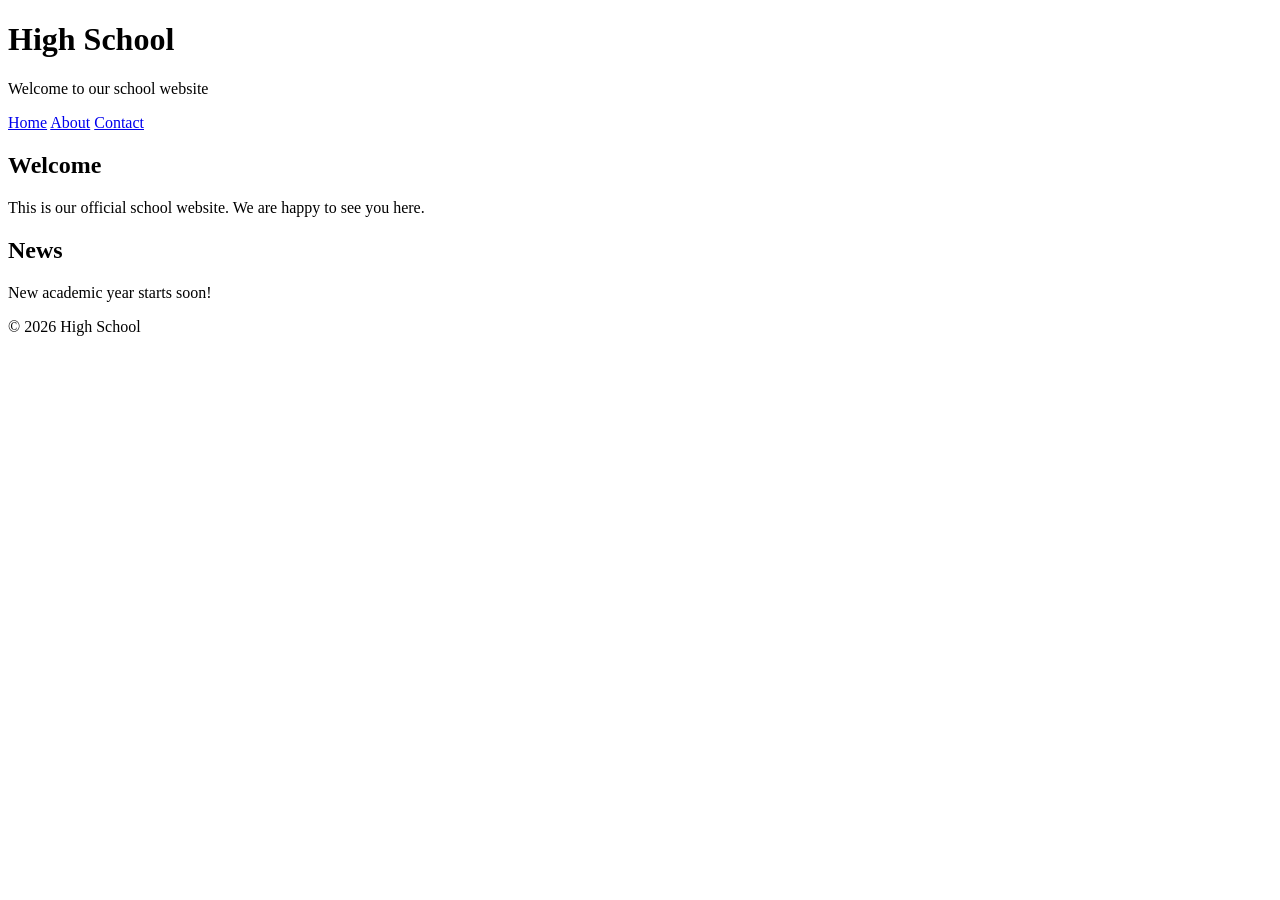
==== index.html @ 82a6ae5e "Create index.html" ====
<!DOCTYPE html>
<html>
<head>
  <title>High School Website</title>
  <link rel="stylesheet" href="style.css">
</head>

<body>

<header>
  <h1>High School</h1>
  <p>Welcome to our school website</p>
</header>

<nav>
  <a href="index.html">Home</a>
  <a href="about.html">About</a>
  <a href="contact.html">Contact</a>
</nav>

<section>
  <h2>Welcome</h2>
  <p>This is our official school website. We are happy to see you here.</p>
</section>

<section>
  <h2>News</h2>
  <p>New academic year starts soon!</p>
</section>

<footer>
  <p>© 2026 High School</p>
</footer>

</body>
</html>
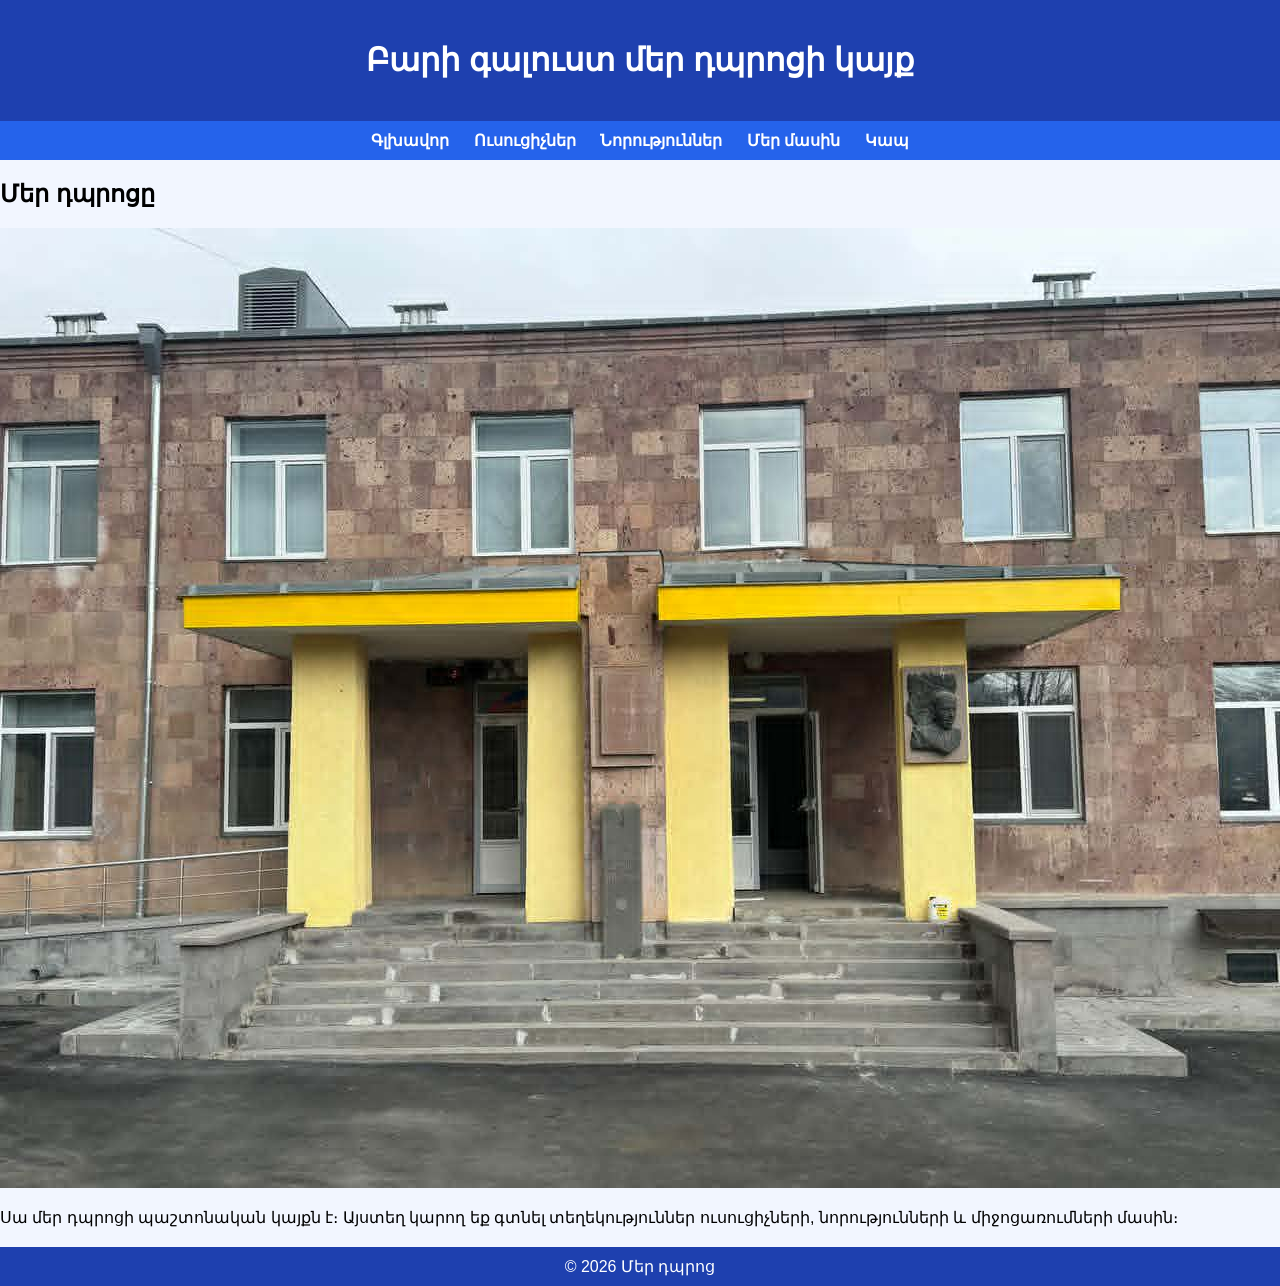
==== commit 3b2c8845: "Update index.html" ====
--- a/index.html
+++ b/index.html
@@ -1,35 +1,32 @@
 <!DOCTYPE html>
-<html>
+<html lang="hy">
 <head>
-  <title>High School Website</title>
-  <link rel="stylesheet" href="style.css">
+<meta charset="UTF-8">
+<title>Լոռու մարզի Լեռնապատի Ե․Դալլաքյանի անվան միջնակարգ դպրոց</title>
+<link rel="stylesheet" href="style.css">
 </head>
-
 <body>
 
 <header>
-  <h1>High School</h1>
-  <p>Welcome to our school website</p>
+    <h1>Բարի գալուստ մեր դպրոցի կայք</h1>
 </header>
 
 <nav>
-  <a href="index.html">Home</a>
-  <a href="about.html">About</a>
-  <a href="contact.html">Contact</a>
+    <a href="index.html">Գլխավոր</a>
+    <a href="teachers.html">Ուսուցիչներ</a>
+    <a href="news.html">Նորություններ</a>
+    <a href="about.html">Մեր մասին</a>
+    <a href="contact.html">Կապ</a>
 </nav>
 
-<section>
-  <h2>Welcome</h2>
-  <p>This is our official school website. We are happy to see you here.</p>
-</section>
-
-<section>
-  <h2>News</h2>
-  <p>New academic year starts soon!</p>
-</section>
+<div class="container">
+    <h2>Մեր դպրոցը</h2>
+    <img src="school.jpg" alt="Դպրոց">
+    <p>Սա մեր դպրոցի պաշտոնական կայքն է։ Այստեղ կարող եք գտնել տեղեկություններ ուսուցիչների, նորությունների և միջոցառումների մասին։</p>
+</div>
 
 <footer>
-  <p>© 2026 High School</p>
+    © 2026 Մեր դպրոց
 </footer>
 
 </body>
--- a/style.css
+++ b/style.css
@@ -0,0 +1,41 @@
+body {
+  font-family: Arial;
+  margin: 0;
+  background-color: #f2f6ff;
+}
+
+header {
+  background-color: #1e40af;
+  color: white;
+  text-align: center;
+  padding: 20px;
+}
+
+nav {
+  background-color: #2563eb;
+  text-align: center;
+  padding: 10px;
+}
+
+nav a {
+  color: white;
+  margin: 10px;
+  text-decoration: none;
+  font-weight: bold;
+}
+
+nav a:hover {
+  color: yellow;
+}
+
+section {
+  padding: 20px;
+}
+
+footer {
+  background-color: #1e40af;
+  color: white;
+  text-align: center;
+  padding: 10px;
+  margin-top: 20px;
+}
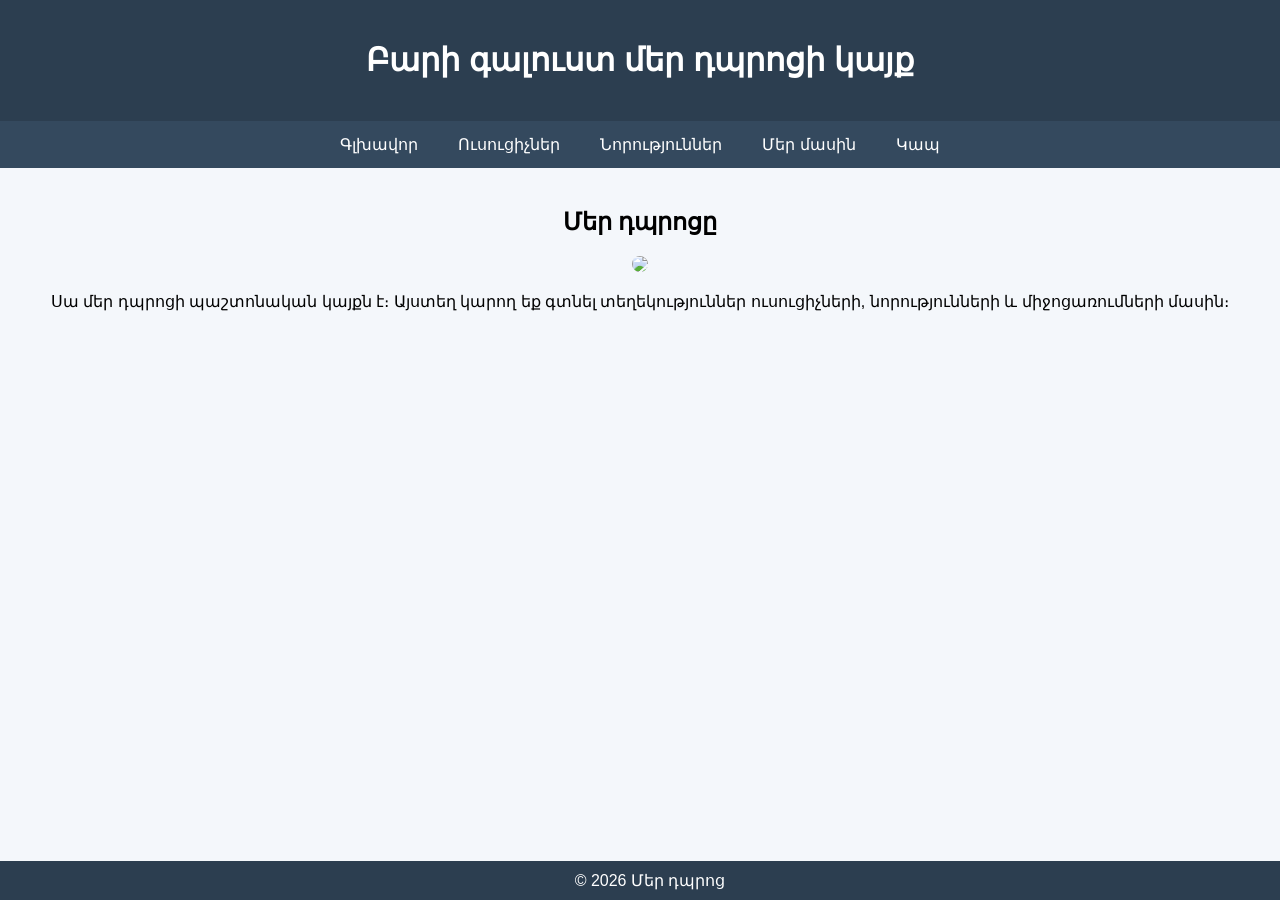
==== commit 90338131: "Update index.html" ====
--- a/index.html
+++ b/index.html
@@ -21,7 +21,7 @@
 
 <div class="container">
     <h2>Մեր դպրոցը</h2>
-    <img src="school.jpg" alt="Դպրոց">
+    <img src="image.jpg" class="main-img">
     <p>Սա մեր դպրոցի պաշտոնական կայքն է։ Այստեղ կարող եք գտնել տեղեկություններ ուսուցիչների, նորությունների և միջոցառումների մասին։</p>
 </div>
 
--- a/style.css
+++ b/style.css
@@ -1,41 +1,48 @@
 body {
-  font-family: Arial;
-  margin: 0;
-  background-color: #f2f6ff;
+    font-family: Arial, sans-serif;
+    margin: 0;
+    background: #f4f7fb;
 }
 
 header {
-  background-color: #1e40af;
-  color: white;
-  text-align: center;
-  padding: 20px;
+    background: #2c3e50;
+    color: white;
+    padding: 20px;
+    text-align: center;
 }
 
 nav {
-  background-color: #2563eb;
-  text-align: center;
-  padding: 10px;
+    background: #34495e;
+    display: flex;
+    justify-content: center;
 }
 
 nav a {
-  color: white;
-  margin: 10px;
-  text-decoration: none;
-  font-weight: bold;
+    color: white;
+    padding: 14px 20px;
+    text-decoration: none;
 }
 
 nav a:hover {
-  color: yellow;
+    background: #1abc9c;
 }
 
-section {
-  padding: 20px;
+.container {
+    padding: 20px;
+    text-align: center;
+}
+
+img {
+    width: 300px;
+    border-radius: 10px;
 }
 
 footer {
-  background-color: #1e40af;
-  color: white;
-  text-align: center;
-  padding: 10px;
-  margin-top: 20px;
+    background: #2c3e50;
+    color: white;
+    text-align: center;
+    padding: 10px;
+    position: fixed;
+    bottom: 0;
+    width: 100%;
 }
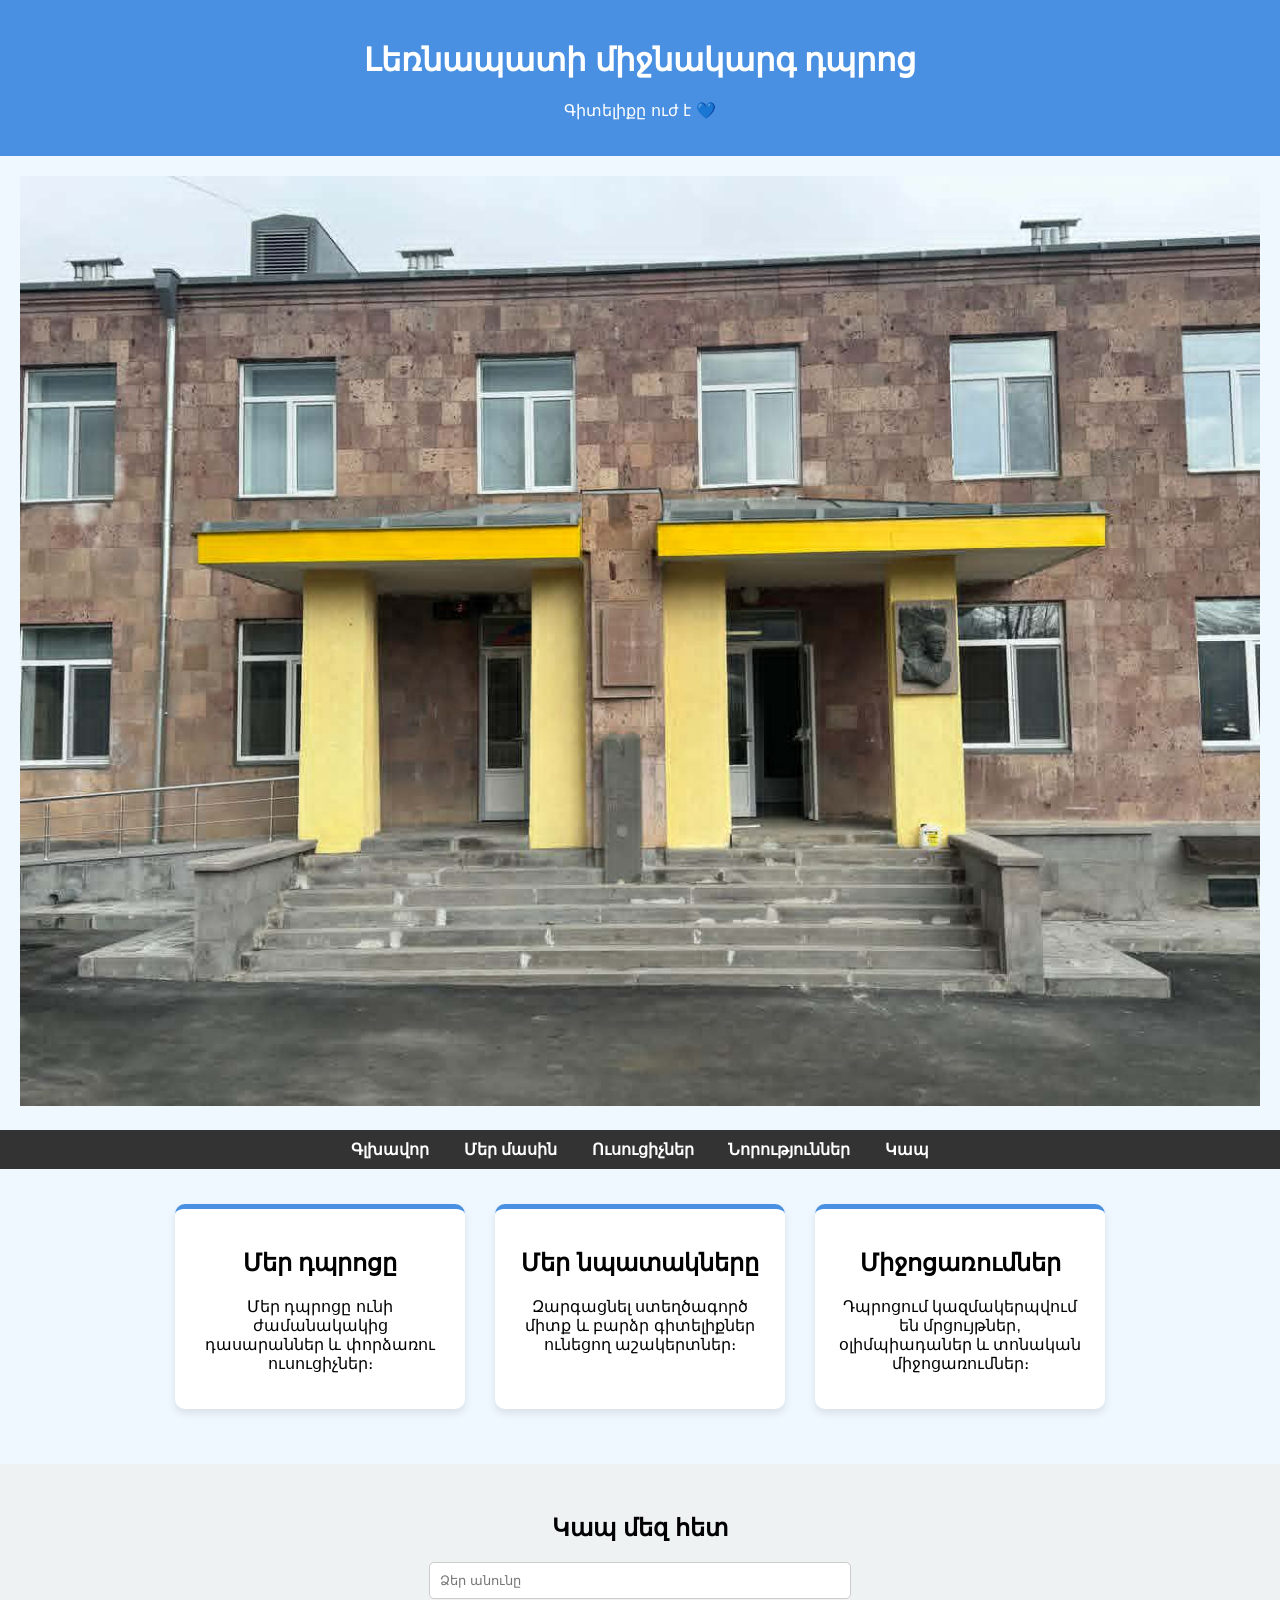
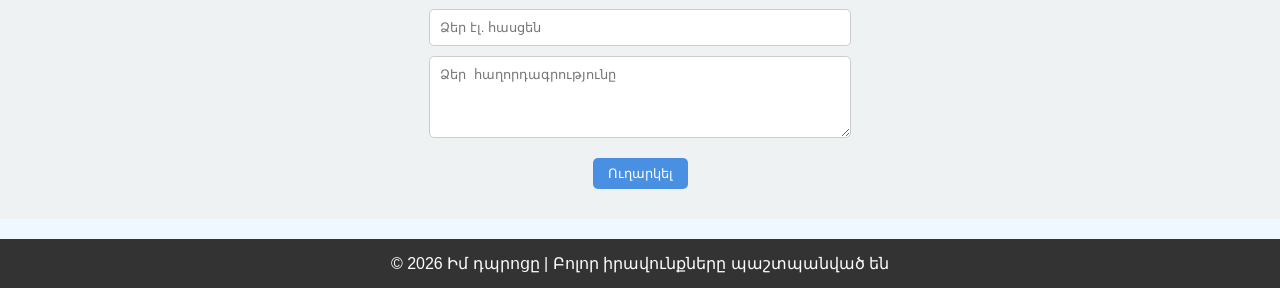
==== commit 45a705f8: "Update index.html" ====
--- a/index.html
+++ b/index.html
@@ -1,32 +1,98 @@
 <!DOCTYPE html>
 <html lang="hy">
 <head>
-<meta charset="UTF-8">
-<title>Լոռու մարզի Լեռնապատի Ե․Դալլաքյանի անվան միջնակարգ դպրոց</title>
-<link rel="stylesheet" href="style.css">
+    <meta charset="UTF-8">
+    <meta name="viewport" content="width=device-width, initial-scale=1.0">
+    <title>Իմ դպրոցը</title>
+    <style>
+        
+        body { font-family: sans-serif; background-color: #f0f8ff; margin: 0; padding: 0; text-align: center; }
+        header { background-color: #4a90e2; color: white; padding: 20px; }
+.hero {
+    text-align: center;
+    padding: 20px;
+}
+
+.hero-img {
+    width: 100%;
+    height: 100%;
+    object-fit: contain;
+}        nav { background: #333; padding: 10px; }
+        nav a { color: white; text-decoration: none; margin: 0 15px; font-weight: bold; }
+        nav a:hover { color: #ffdb58; }
+        .container { display: flex; justify-content: center; flex-wrap: wrap; padding: 20px; }
+        .card { background: white; border-radius: 10px; box-shadow: 0 4px 8px rgba(0,0,0,0.1); margin: 15px; padding: 20px; width: 250px; border-top: 5px solid #4a90e2; }
+        .contact { background: #eef2f3; padding: 30px; margin-top: 20px; }
+        input, textarea { display: block; width: 80%; max-width: 400px; margin: 10px auto; padding: 10px; border-radius: 5px; border: 1px solid #ccc; }
+        button { background: #4a90e2; color: white; border: none; padding: 10px 25px; border-radius: 5px; cursor: pointer; }
+        button:hover { background: #357abd; }
+        footer { background: #333; color: white; padding: 15px; margin-top: 20px; }
+.card img {
+    width: 100%;
+    border-radius: 10px;
+}
+
+.card:hover {
+    transform: scale(1.05);
+    transition: 0.3s;
+}
+
+button {
+    margin-top: 10px;
+    background: #4a90e2;
+    color: white;
+    border: none;
+    padding: 8px 15px;
+    border-radius: 5px;
+    cursor: pointer;
+}
+    </style>
 </head>
 <body>
 
 <header>
-    <h1>Բարի գալուստ մեր դպրոցի կայք</h1>
+    <h1>Լեռնապատի միջնակարգ դպրոց</h1>
+    <p>Գիտելիքը ուժ է 💙</p>
 </header>
+<section class="hero">
+    <img src="school.jpg" alt="Դպրոց" class="hero-img">
+</section>
 
 <nav>
     <a href="index.html">Գլխավոր</a>
+    <a href="about.html">Մեր մասին</a>
     <a href="teachers.html">Ուսուցիչներ</a>
     <a href="news.html">Նորություններ</a>
-    <a href="about.html">Մեր մասին</a>
     <a href="contact.html">Կապ</a>
 </nav>
 
-<div class="container">
-    <h2>Մեր դպրոցը</h2>
-    <img src="image.jpg" class="main-img">
-    <p>Սա մեր դպրոցի պաշտոնական կայքն է։ Այստեղ կարող եք գտնել տեղեկություններ ուսուցիչների, նորությունների և միջոցառումների մասին։</p>
+<section class="container">
+    <div class="card">
+        <h2>Մեր դպրոցը</h2>
+        <p>Մեր դպրոցը ունի ժամանակակից դասարաններ և փորձառու ուսուցիչներ։</p>
+    </div>
+
+    <div class="card">
+        <h2>Մեր նպատակները</h2>
+        <p>Զարգացնել ստեղծագործ միտք և բարձր գիտելիքներ ունեցող աշակերտներ։</p>
+    </div>
+
+    <div class="card">
+        <h2>Միջոցառումներ</h2>
+        <p>Դպրոցում կազմակերպվում են մրցույթներ, օլիմպիադաներ և տոնական միջոցառումներ։</p>
+    </div>
+</section>
+
+<div class="contact">
+    <h2>Կապ մեզ հետ</h2>
+    <input type="text" placeholder="Ձեր անունը">
+    <input type="email" placeholder="Ձեր էլ. հասցեն">
+    <textarea rows="4" placeholder="Ձեր հաղորդագրությունը"></textarea>
+    <button>Ուղարկել</button>
 </div>
 
 <footer>
-    © 2026 Մեր դպրոց
+    © 2026 Իմ դպրոցը | Բոլոր իրավունքները պաշտպանված են
 </footer>
 
 </body>
